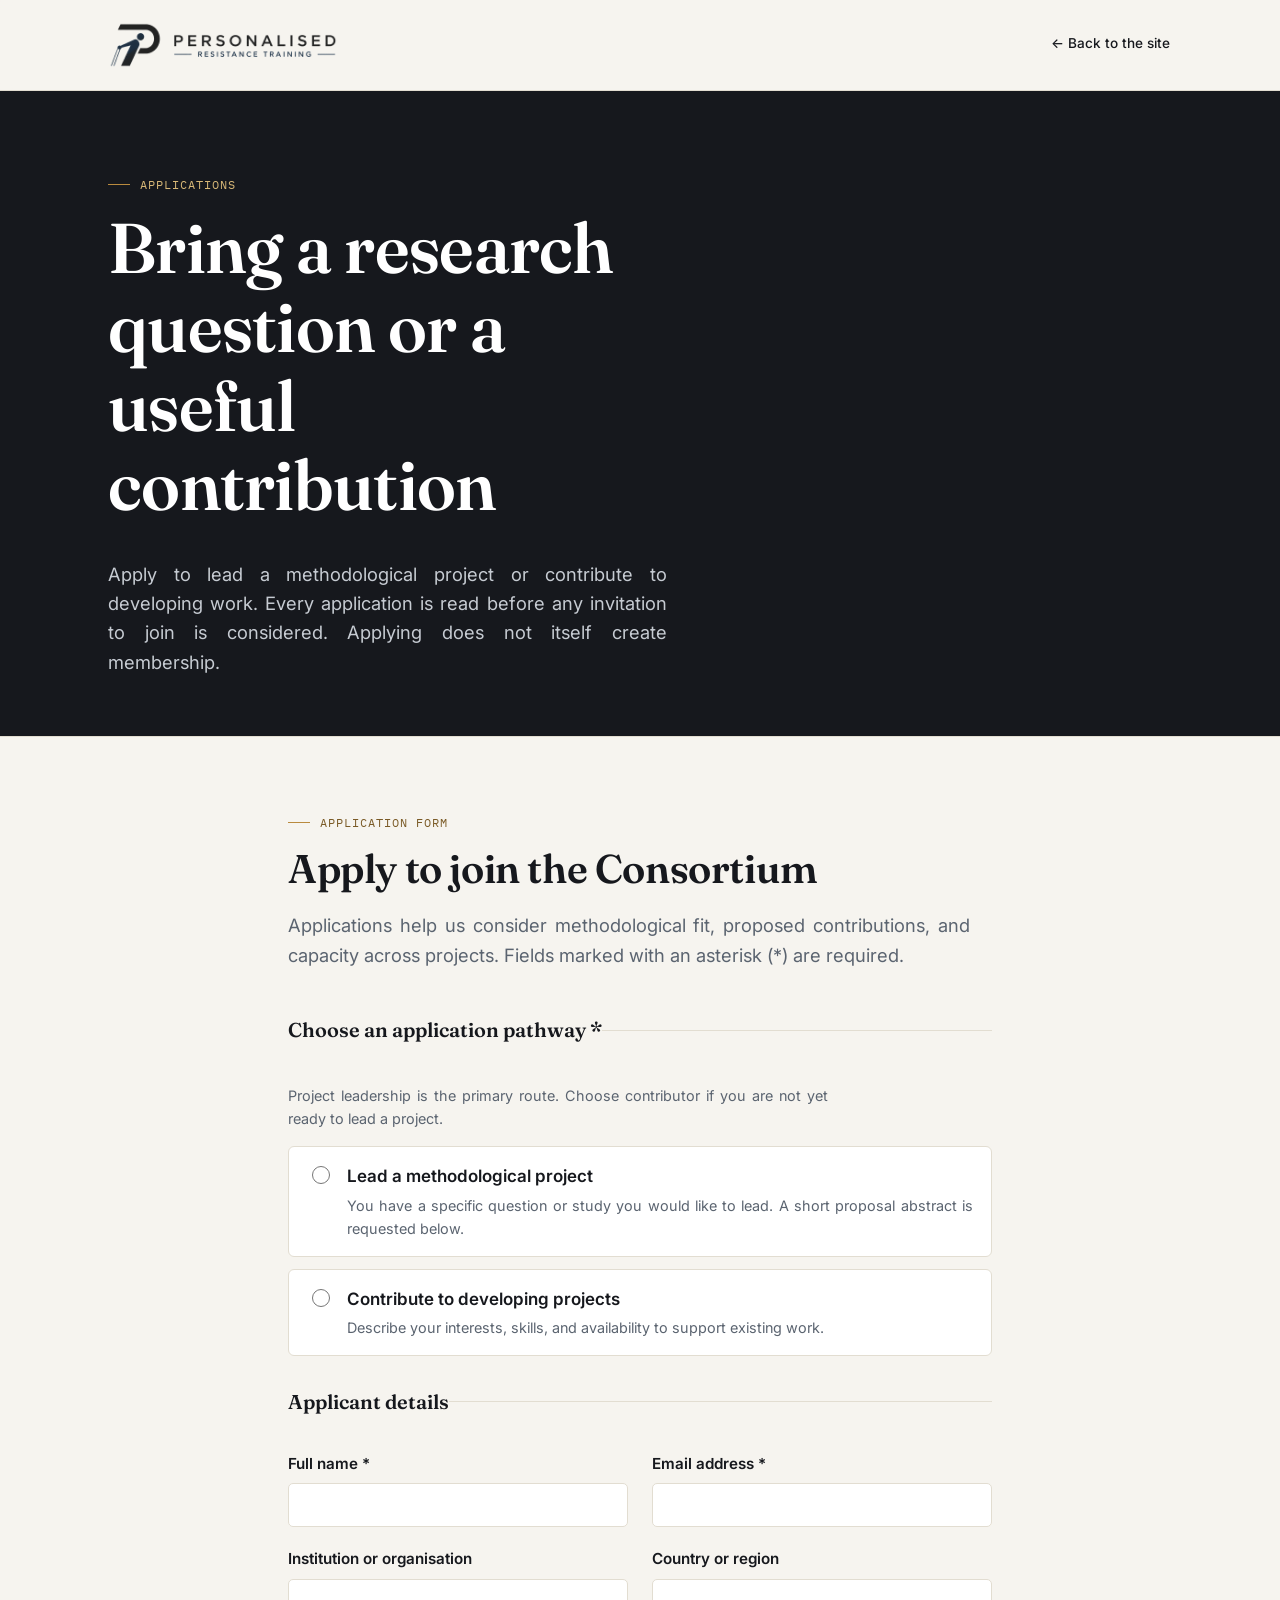
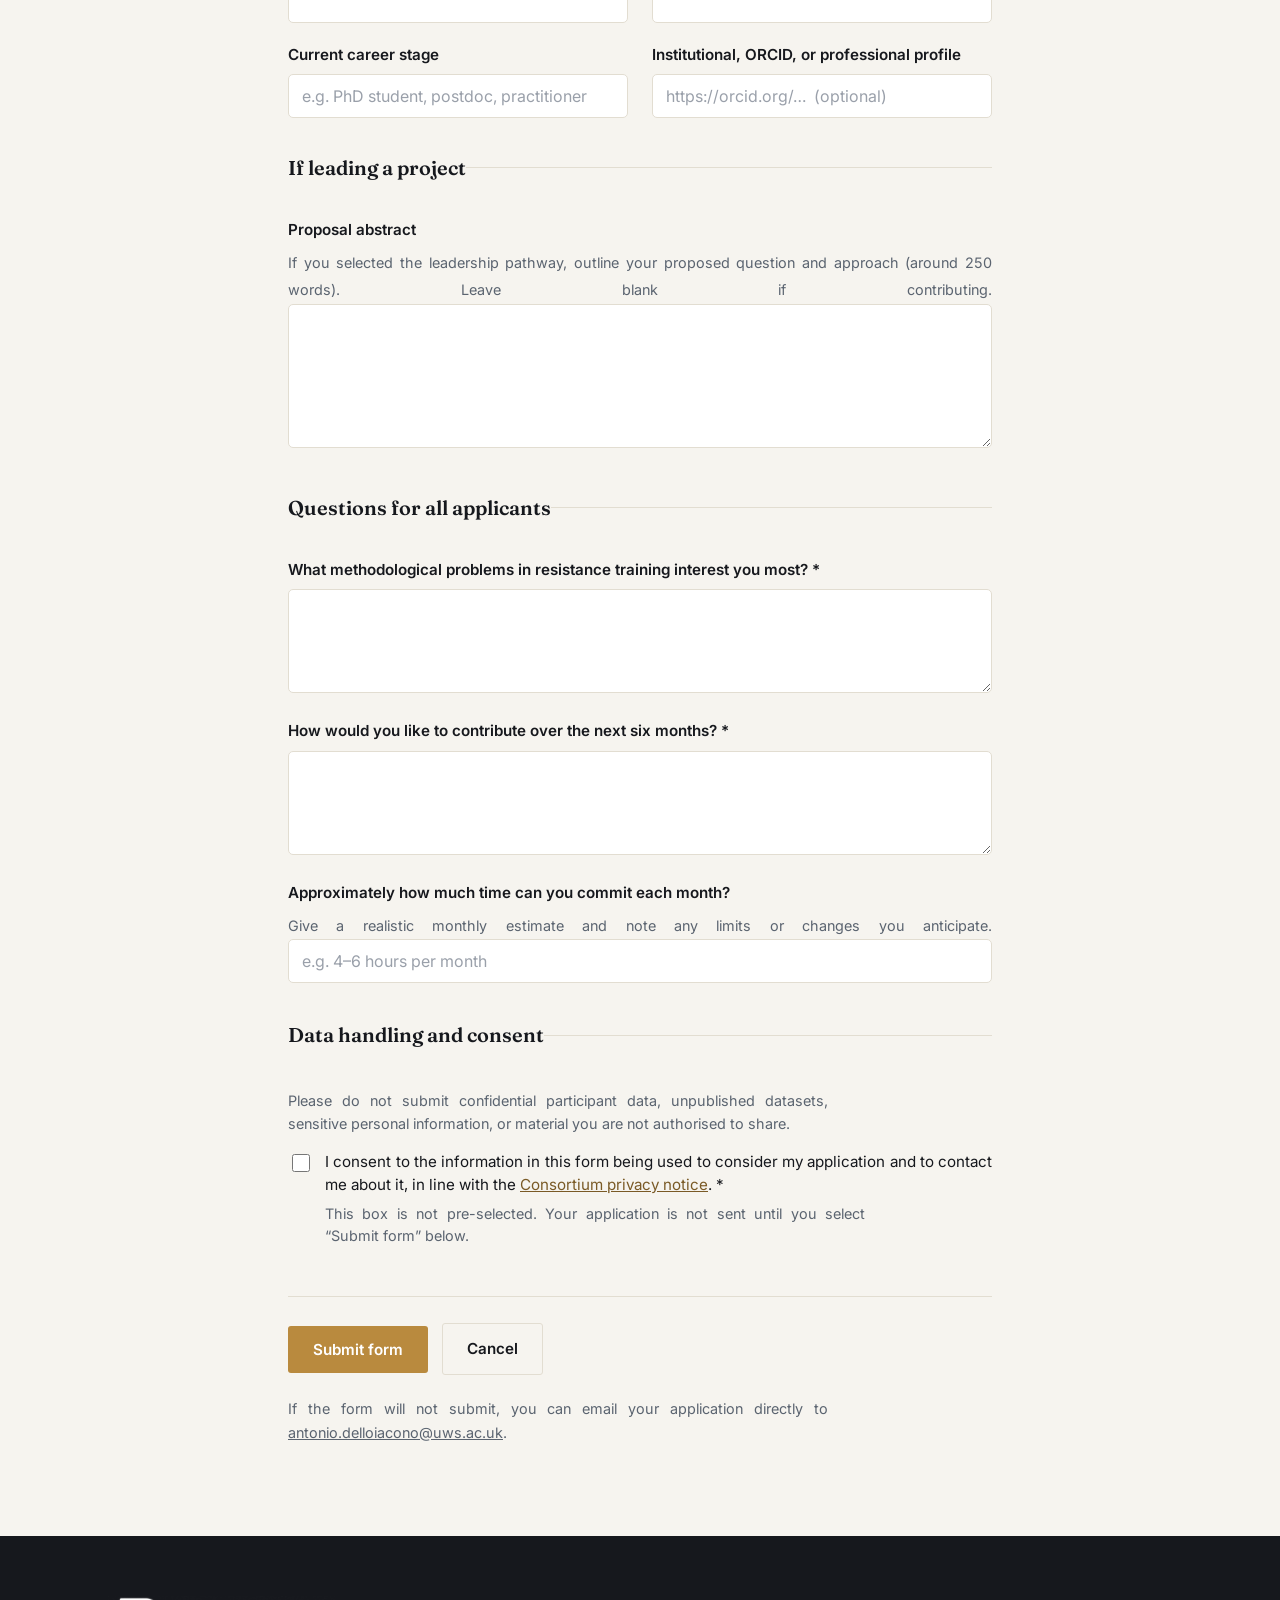
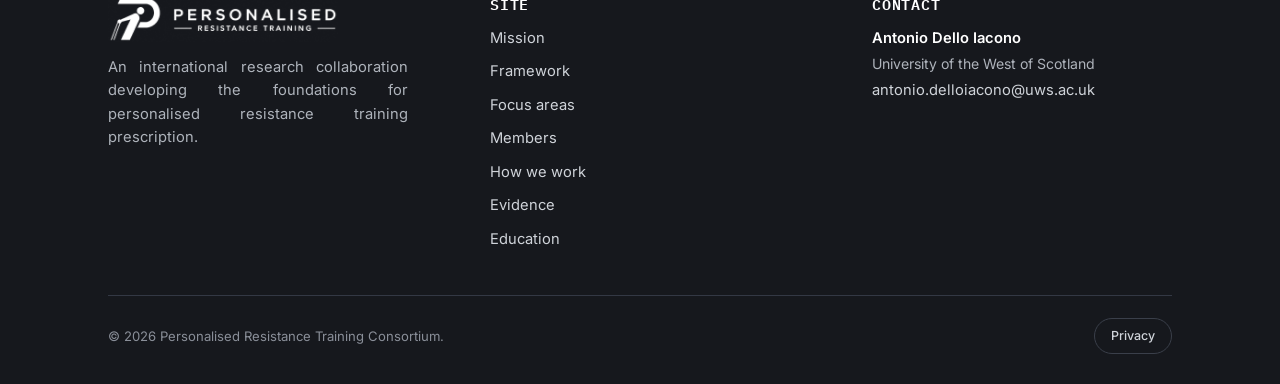
==== apply.html @ c003a6a4 "Add files via upload" ====
<!DOCTYPE html>
<html lang="en">
<head>
<meta charset="UTF-8">
<meta name="viewport" content="width=device-width, initial-scale=1">
<title>Apply to join — Personalised Resistance Training Consortium</title>
<meta name="description" content="Apply to lead or contribute to a project with the Personalised Resistance Training Consortium.">

<link rel="canonical" href="https://www.prtconsortium.org/apply.html">

<link rel="icon" type="image/png" href="images/favicon-32.png">
<link rel="apple-touch-icon" href="images/favicon-512.png">

<link rel="preconnect" href="https://fonts.googleapis.com">
<link rel="preconnect" href="https://fonts.gstatic.com" crossorigin>
<link href="https://fonts.googleapis.com/css2?family=Fraunces:opsz,wght@9..144,500;9..144,600;9..144,700&family=Inter:wght@400;500;600;700&family=IBM+Plex+Mono:wght@500&display=swap" rel="stylesheet">

<link rel="stylesheet" href="style.css">
</head>
<body>

<a class="skip-link" href="#main-content">Skip to main content</a>

<!-- =====================================================================
     HEADER
     Simplified header (logo links home). The main navigation lives on the
     homepage; this is a standalone application page reached from the
     "Apply to join" button in the Get involved section.
     ===================================================================== -->
<header class="site-header">
  <div class="wrap">
    <a class="brand" href="index.html">
      <img src="images/logo.png" alt="Personalised Resistance Training Consortium logo">
    </a>
    <nav class="primary-nav" id="primary-nav">
      <ul>
        <li><a href="index.html#involved">&larr; Back to the site</a></li>
      </ul>
    </nav>
  </div>
</header>

<main id="main-content">

  <!-- ===================================================================
       INTRO
       =================================================================== -->
  <section class="hero tag-dark" id="top">
    <div class="wrap">
      <div>
        <p class="eyebrow">Applications</p>
        <h1>Bring a research question or a useful contribution</h1>
        <p class="lede">
          Apply to lead a methodological project or contribute to developing work.
          Every application is read before any invitation to join is considered.
          Applying does not itself create membership.
        </p>
      </div>
    </div>
  </section>

  <!-- ===================================================================
       APPLICATION FORM
       =====================================================================
       HOW SUBMISSIONS REACH YOU — READ THIS ONCE, THEN YOU'RE DONE:

       This form sends every submission to your email inbox via Formspree,
       a free service that handles form submissions for static websites
       (GitHub Pages cannot process forms on its own). One-time setup:

         1. Go to https://formspree.io and create a free account using
            antonio.delloiacono@uws.ac.uk
         2. Create a new form; it will give you a form endpoint that looks
            like:  https://formspree.io/f/abcdwxyz
         3. In the <form> tag just below, replace YOUR_FORM_ID with the code
            after /f/ (e.g. action="https://formspree.io/f/abcdwxyz").
         4. Submit the form once yourself to confirm; Formspree emails you a
            one-time confirmation link the first time. Done.

       Free tier = 50 submissions/month, emailed to you. If you ever outgrow
       that, the same form works with paid tiers or alternatives (see the
       notes file included with this site).
       =================================================================== -->
  <section id="application">
    <div class="wrap legal-wrap">
      <div class="section-head">
        <p class="eyebrow">Application form</p>
        <h2>Apply to join the Consortium</h2>
        <p class="lede">
          Applications help us consider methodological fit, proposed contributions,
          and capacity across projects. Fields marked with an asterisk (*) are required.
        </p>
      </div>

      <!-- Replace YOUR_FORM_ID (see instructions above). Until you do, the
           form will not send anywhere — the email fallback below still works. -->
      <form class="apply-form"
            action="https://formspree.io/f/xkjwyqep"
            method="POST">

        <!-- Lets you label the email subject line Formspree sends you -->
        <input type="hidden" name="_subject" value="New PRT Consortium application">

        <!-- Honeypot: hidden field that real people never fill in but bots do.
             Formspree silently discards any submission where this is filled. -->
        <input type="text" name="_gotcha" tabindex="-1" autocomplete="off" aria-hidden="true" class="hp-field">

        <!-- ---- Pathway ---- -->
        <fieldset class="form-block">
          <legend>Choose an application pathway *</legend>
          <p class="field-help">Project leadership is the primary route. Choose contributor if you are not yet ready to lead a project.</p>

          <label class="radio-card">
            <input type="radio" name="pathway" value="Lead a project" required>
            <span class="radio-body">
              <span class="radio-title">Lead a methodological project</span>
              <span class="radio-note">You have a specific question or study you would like to lead. A short proposal abstract is requested below.</span>
            </span>
          </label>

          <label class="radio-card">
            <input type="radio" name="pathway" value="Contribute to projects">
            <span class="radio-body">
              <span class="radio-title">Contribute to developing projects</span>
              <span class="radio-note">Describe your interests, skills, and availability to support existing work.</span>
            </span>
          </label>
        </fieldset>

        <!-- ---- Applicant details ---- -->
        <fieldset class="form-block">
          <legend>Applicant details</legend>

          <div class="field-grid">
            <p class="field">
              <label for="name">Full name *</label>
              <input type="text" id="name" name="name" required autocomplete="name">
            </p>
            <p class="field">
              <label for="email">Email address *</label>
              <input type="email" id="email" name="email" required autocomplete="email">
            </p>
            <p class="field">
              <label for="institution">Institution or organisation</label>
              <input type="text" id="institution" name="institution" autocomplete="organization">
            </p>
            <p class="field">
              <label for="country">Country or region</label>
              <input type="text" id="country" name="country" autocomplete="country-name">
            </p>
            <p class="field">
              <label for="career">Current career stage</label>
              <input type="text" id="career" name="career_stage" list="career-list" placeholder="e.g. PhD student, postdoc, practitioner">
              <datalist id="career-list">
                <option value="Undergraduate student"></option>
                <option value="Master's student"></option>
                <option value="PhD student"></option>
                <option value="Postdoctoral researcher"></option>
                <option value="Early-career academic"></option>
                <option value="Established academic"></option>
                <option value="Practitioner / coach"></option>
                <option value="Industry / applied"></option>
              </datalist>
            </p>
            <p class="field">
              <label for="profile">Institutional, ORCID, or professional profile</label>
              <input type="url" id="profile" name="profile" placeholder="https://orcid.org/…  (optional)">
            </p>
          </div>
        </fieldset>

        <!-- ---- Proposal (leaders) ---- -->
        <fieldset class="form-block">
          <legend>If leading a project</legend>
          <p class="field">
            <label for="proposal">Proposal abstract</label>
            <span class="field-help">If you selected the leadership pathway, outline your proposed question and approach (around 250 words). Leave blank if contributing.</span>
            <textarea id="proposal" name="proposal_abstract" rows="6"></textarea>
          </p>
        </fieldset>

        <!-- ---- Questions for all ---- -->
        <fieldset class="form-block">
          <legend>Questions for all applicants</legend>

          <p class="field">
            <label for="interests">What methodological problems in resistance training interest you most? *</label>
            <textarea id="interests" name="methodological_interests" rows="4" required></textarea>
          </p>
          <p class="field">
            <label for="contribution">How would you like to contribute over the next six months? *</label>
            <textarea id="contribution" name="intended_contribution" rows="4" required></textarea>
          </p>
          <p class="field">
            <label for="time">Approximately how much time can you commit each month?</label>
            <span class="field-help">Give a realistic monthly estimate and note any limits or changes you anticipate.</span>
            <input type="text" id="time" name="time_commitment" placeholder="e.g. 4–6 hours per month">
          </p>
        </fieldset>

        <!-- ---- Consent ---- -->
        <fieldset class="form-block">
          <legend>Data handling and consent</legend>
          <p class="field-help">
            Please do not submit confidential participant data, unpublished datasets,
            sensitive personal information, or material you are not authorised to share.
          </p>

          <label class="consent-row">
            <input type="checkbox" name="consent" value="Consent given" required>
            <span>
              I consent to the information in this form being used to consider my
              application and to contact me about it, in line with the
              <a href="privacy.html" target="_blank" rel="noopener">Consortium privacy notice</a>. *
              <span class="field-help" style="display:block;margin-top:6px;">This box is not pre-selected. Your application is not sent until you select &ldquo;Submit form&rdquo; below.</span>
            </span>
          </label>
        </fieldset>

        <div class="form-actions">
          <button type="submit" class="btn btn-gold">Submit form</button>
          <a class="btn btn-ghost" href="index.html#involved">Cancel</a>
        </div>

        <p class="field-help" style="margin-top:22px;">
          If the form will not submit, you can email your application directly to
          <a href="mailto:antonio.delloiacono@uws.ac.uk?subject=PRT%20Consortium%20application">antonio.delloiacono@uws.ac.uk</a>.
        </p>
      </form>
    </div>
  </section>

</main>

<!-- =====================================================================
     FOOTER (matches the main site)
     ===================================================================== -->
<footer class="site-footer">
  <div class="wrap">
    <div class="foot-top">
      <div class="foot-col">
        <img src="images/logo-white.png" alt="Personalised Resistance Training Consortium">
        <p>An international research collaboration developing the foundations for
        personalised resistance training prescription.</p>
      </div>
      <div class="foot-col">
        <h3>Site</h3>
        <ul>
          <li><a href="index.html#top">Mission</a></li>
          <li><a href="index.html#problem">Framework</a></li>
          <li><a href="index.html#framework">Focus areas</a></li>
          <li><a href="index.html#members">Members</a></li>
          <li><a href="index.html#how-we-work">How we work</a></li>
          <li><a href="index.html#resources">Evidence</a></li>
          <li><a href="index.html#education">Education</a></li>
        </ul>
      </div>
      <div class="foot-col">
        <h3>Contact</h3>
        <ul>
          <li class="contact-person">
            <span class="name">Antonio Dello Iacono</span>
            <span class="affil">University of the West of Scotland</span>
            <a href="mailto:antonio.delloiacono@uws.ac.uk">antonio.delloiacono@uws.ac.uk</a>
          </li>
        </ul>
      </div>
    </div>
    <div class="foot-bottom">
      <span>&copy; 2026 Personalised Resistance Training Consortium.</span>
      <a class="privacy-link" href="privacy.html">Privacy</a>
    </div>
  </div>
</footer>

</body>
</html>
---- style.css ----
/* =====================================================================
   PERSONALISED RESISTANCE TRAINING CONSORTIUM — STYLESHEET
   You should not normally need to edit this file. All everyday text
   edits happen in index.html. See HOW-TO-UPDATE.md for guidance.
   ===================================================================== */

:root{
  /* ---- colour tokens ---- */
  --ink:        #16181d;   /* near-black, primary text, matches logo mark */
  --navy:       #24384c;   /* deep slate blue, matches logo figure */
  --navy-2:     #2f4c66;   /* lighter slate blue, secondary accents */
  --paper:      #f6f4ef;   /* warm off-white page background */
  --paper-2:    #ffffff;   /* card background */
  --line:       #e2ddd1;   /* hairline borders */
  --muted:      #5b6470;   /* secondary text */
  --gold:       #b98a3e;   /* signal accent — "the dose amid the noise" */
  --gold-ink:   #7a5a26;   /* accent text on light background */

  /* ---- type ---- */
  --font-display: "Fraunces", "Iowan Old Style", Georgia, serif;
  --font-body: "Inter", -apple-system, BlinkMacSystemFont, "Segoe UI", sans-serif;
  --font-mono: "IBM Plex Mono", ui-monospace, SFMono-Regular, Menlo, monospace;

  --container: 1120px;
}

*, *::before, *::after{ box-sizing: border-box; }
html{ scroll-behavior: smooth; }

@media (prefers-reduced-motion: reduce){
  html{ scroll-behavior: auto; }
  *, *::before, *::after{ animation-duration: 0.01ms !important; animation-iteration-count: 1 !important; transition-duration: 0.01ms !important; scroll-behavior: auto !important; }
}

body{
  margin: 0;
  background: var(--paper);
  color: var(--ink);
  font-family: var(--font-body);
  font-size: 17px;
  line-height: 1.6;
  -webkit-font-smoothing: antialiased;
  text-align: justify;
  text-align-last: left;
}

img{ max-width: 100%; display: block; }
a{ color: inherit; }

.wrap{
  max-width: var(--container);
  margin: 0 auto;
  padding: 0 28px;
}

h1, h2, h3{
  font-family: var(--font-display);
  font-weight: 600;
  line-height: 1.12;
  margin: 0 0 0.5em 0;
  color: var(--ink);
  letter-spacing: -0.01em;
  text-align: left;
}

h2{ font-size: clamp(1.7rem, 3.2vw, 2.5rem); }
h3{ font-size: 1.15rem; }

p{ margin: 0 0 1em 0; }

.eyebrow{
  display: flex;
  align-items: center;
  justify-content: flex-start;
  gap: 10px;
  font-family: var(--font-mono);
  font-size: 0.78rem;
  letter-spacing: 0.08em;
  text-transform: uppercase;
  color: var(--gold-ink);
  margin-bottom: 14px;
}
.eyebrow::before{
  content: "";
  width: 22px;
  height: 1px;
  background: var(--gold);
  display: inline-block;
}

.lede{
  font-size: 1.15rem;
  color: var(--muted);
  max-width: 62ch;
}

/* ---- skip link ---- */
.skip-link{
  position: absolute;
  left: -999px;
  top: auto;
  background: var(--ink);
  color: #fff;
  padding: 10px 16px;
  z-index: 100;
}
.skip-link:focus{
  left: 16px;
  top: 16px;
}

/* ---- buttons ---- */
.btn{
  display: inline-flex;
  align-items: center;
  gap: 8px;
  padding: 13px 24px;
  border-radius: 3px;
  font-family: var(--font-body);
  font-weight: 600;
  font-size: 0.95rem;
  text-decoration: none;
  border: 1px solid transparent;
  cursor: pointer;
  transition: transform 0.15s ease, background 0.15s ease, color 0.15s ease, border-color .15s ease;
}
.btn:hover{ transform: translateY(-1px); }
/* Keyboard focus ring — shown only for keyboard/assistive-tech navigation
   (not mouse clicks), applied consistently to every interactive element:
   links, buttons, and the member accordion rows below. */
a:focus-visible,
button:focus-visible{
  outline: 2px solid var(--gold);
  outline-offset: 3px;
  border-radius: 2px;
}

.btn-primary{ background: var(--ink); color: #fff; }
.btn-primary:hover{ background: var(--navy); }

.btn-ghost{ background: transparent; color: var(--ink); border-color: var(--line); }
.btn-ghost:hover{ border-color: var(--ink); }

.btn-gold{ background: var(--gold); color: #fff; }
.btn-gold:hover{ background: var(--gold-ink); }

.cta-row{ display: flex; gap: 14px; flex-wrap: wrap; margin-top: 30px; justify-content: flex-start; }

/* =====================================================================
   HEADER
   ===================================================================== */
.site-header{
  position: sticky;
  top: 0;
  z-index: 50;
  background: rgba(246,244,239,0.92);
  backdrop-filter: saturate(140%) blur(6px);
  border-bottom: 1px solid var(--line);
}
.site-header .wrap{
  display: flex;
  align-items: center;
  justify-content: space-between;
  padding-top: 22px;
  padding-bottom: 22px;
}
.brand{
  display: flex;
  align-items: center;
  gap: 10px;
  text-decoration: none;
  color: var(--ink);
  flex-shrink: 0;
}
.brand img{ height: 46px; width: auto; }
.brand-name{
  font-family: var(--font-mono);
  font-size: 0.78rem;
  letter-spacing: 0.03em;
  line-height: 1.25;
  max-width: 190px;
}

nav.primary-nav ul{
  list-style: none;
  display: flex;
  gap: 17px;
  margin: 0;
  padding: 0;
}
nav.primary-nav a{
  display: inline-block;
  text-decoration: none;
  font-size: 0.85rem;
  font-weight: 500;
  color: var(--ink);
  padding: 6px 2px;
  border-bottom: 2px solid transparent;
  white-space: nowrap;
}
nav.primary-nav a:hover{ border-bottom-color: var(--gold); }

.nav-toggle{
  display: none;
  background: none;
  border: 1px solid var(--line);
  border-radius: 3px;
  padding: 8px 10px;
  font-size: 1rem;
  cursor: pointer;
  flex-shrink: 0;
}

@media (max-width: 1040px){
  .nav-toggle{ display: inline-flex; }
  nav.primary-nav{
    position: absolute;
    left: 0; right: 0; top: 100%;
    background: var(--paper);
    border-bottom: 1px solid var(--line);
    display: none;
  }
  nav.primary-nav.open{ display: block; }
  nav.primary-nav ul{
    flex-direction: column;
    gap: 0;
    padding: 6px 28px 18px;
  }
  nav.primary-nav a{
    display: block;
    padding: 12px 0;
    border-bottom: 1px solid var(--line);
    white-space: normal;
  }
}

/* =====================================================================
   HERO
   ===================================================================== */
.hero{
  padding: 84px 0 40px;
  position: relative;
  overflow: hidden;
}
.hero .wrap{
  display: grid;
  grid-template-columns: 1.1fr 0.9fr;
  gap: 48px;
  align-items: center;
}
.hero h1{
  font-size: clamp(2.8rem, 6.4vw, 4.4rem);
  max-width: 14ch;
}
.hero .lede{ margin-top: 18px; }

.hero-visual{ width: 100%; max-width: 520px; }
.hero-visual svg{ width: 100%; height: auto; }

@media (max-width: 900px){
  .hero .wrap{ grid-template-columns: 1fr; }
  .hero{ padding-top: 56px; }
  .hero-visual{ margin-top: 24px; }
}

/* =====================================================================
   SECTION SCAFFOLDING
   ===================================================================== */
section{ padding: 76px 0; background: var(--paper); }
section + section{ border-top: 1px solid var(--line); }

.section-head{
  max-width: 62ch;
  margin: 0 0 44px;
}

.tag-dark{ background: var(--ink); }
.tag-dark .eyebrow{ color: #d8b877; }
.tag-dark .eyebrow::before{ background: var(--gold); }
/* Bare text sitting directly on the dark background */
.tag-dark .section-head h2{ color: #fff; }
.tag-dark .section-head .lede{ color: #c6cbd2; }
.tag-dark.hero h1{ color: #fff; }
.tag-dark.hero .lede{ color: #c6cbd2; }
.tag-dark .step .num{ color: #d8b877; }
.tag-dark .step h3{ color: #fff; }
.tag-dark .step p{ color: #fff; }
.tag-dark .step{ border-top-color: var(--gold); }
/* Cards, the paper-card, member items, and the pathway box keep their own
   white background wherever they appear, so their text intentionally
   stays dark and is NOT overridden here — it's already correctly
   contrasted against their own white surface regardless of section colour. */

/* =====================================================================
   PATHWAY DIAGRAM (Treatment -> Exposure -> Dose -> Response)
   ===================================================================== */
.pathway{
  display: grid;
  grid-template-columns: repeat(4, 1fr);
  gap: 0;
  margin-top: 8px;
  border: 1px solid var(--line);
  border-radius: 6px;
  overflow: hidden;
  background: var(--paper-2);
}
.pathway-step{
  padding: 26px 22px;
  position: relative;
  border-right: 1px solid var(--line);
}
.pathway-step:last-child{ border-right: none; }
.pathway-step .step-label{
  font-family: var(--font-mono);
  font-size: 0.72rem;
  letter-spacing: 0.06em;
  text-transform: uppercase;
  color: var(--gold-ink);
  display: block;
  margin-bottom: 8px;
}
.pathway-step h3{ margin-bottom: 8px; font-size: 1.05rem; }
.pathway-step p{ font-size: 0.92rem; color: var(--muted); margin: 0; }

@media (max-width: 820px){
  .pathway{ grid-template-columns: 1fr; }
  .pathway-step{ border-right: none; border-bottom: 1px solid var(--line); }
  .pathway-step:last-child{ border-bottom: none; }
}

/* =====================================================================
   FRAMEWORK FIGURE (reproduced from the pre-print)
   ===================================================================== */
.framework-figure{
  margin: 40px 0 0;
  padding: 28px;
  background: var(--paper-2);
  border: 1px solid var(--line);
  border-radius: 6px;
}
.framework-figure img{
  width: 100%;
  height: auto;
  margin: 0 auto;
}
.framework-figure figcaption{
  margin-top: 16px;
  font-size: 0.86rem;
  color: var(--muted);
  font-family: var(--font-mono);
}

/* =====================================================================
   FOCUS AREA CARDS
   ===================================================================== */
.card-grid{
  display: grid;
  grid-template-columns: repeat(2, 1fr);
  gap: 1px;
  background: var(--line);
  border: 1px solid var(--line);
  border-radius: 6px;
  overflow: hidden;
}
.card{
  background: var(--paper-2);
  padding: 32px;
}
.card .letter{
  font-family: var(--font-display);
  font-size: 1.6rem;
  color: var(--gold);
  display: block;
  margin-bottom: 10px;
}
.card h3{ margin-bottom: 10px; }
.card p{ color: var(--muted); font-size: 0.96rem; margin: 0; }

@media (max-width: 700px){
  .card-grid{ grid-template-columns: 1fr; }
}

/* =====================================================================
   PROCESS STEPS (how we work)
   ===================================================================== */
.steps{
  display: grid;
  grid-template-columns: repeat(3, 1fr);
  gap: 28px;
  margin-top: 8px;
}
.step{
  border-top: 2px solid var(--gold);
  padding-top: 18px;
}
.step .num{
  font-family: var(--font-mono);
  font-size: 0.85rem;
  color: var(--gold-ink);
  display: block;
  margin-bottom: 10px;
}
.step h3{ margin-bottom: 8px; }
.step p{ color: var(--muted); font-size: 0.96rem; margin: 0; }

@media (max-width: 780px){
  .steps{ grid-template-columns: 1fr; }
}

/* =====================================================================
   RESOURCE / FOUNDING PAPER CARD
   ===================================================================== */
.paper-card{
  border: 1px solid var(--line);
  border-radius: 6px;
  background: var(--paper-2);
  padding: 40px;
  display: grid;
  grid-template-columns: auto 1fr;
  gap: 26px;
  align-items: start;
}
.paper-card .mark{
  width: 46px;
  height: 46px;
  border-radius: 50%;
  background: var(--ink);
  color: #fff;
  display: flex;
  align-items: center;
  justify-content: center;
  font-family: var(--font-display);
  font-size: 1.3rem;
}
.paper-card h3{ font-size: 1.25rem; margin-bottom: 10px; }
.paper-card .authors{ color: var(--muted); font-size: 0.95rem; margin-bottom: 4px; }
.paper-card .meta{
  font-family: var(--font-mono);
  font-size: 0.78rem;
  color: var(--muted);
  margin-bottom: 16px;
  text-transform: uppercase;
  letter-spacing: 0.04em;
}
.paper-links{ display: flex; gap: 22px; flex-wrap: wrap; margin-top: 10px; }
.paper-links a{
  font-size: 0.92rem;
  font-weight: 600;
  text-decoration: none;
  border-bottom: 1px solid var(--gold);
  padding-bottom: 2px;
}
.paper-links a:hover{ color: var(--gold-ink); }

@media (max-width: 600px){
  .paper-card{ grid-template-columns: 1fr; }
}

/* =====================================================================
   MEMBERS (accordion / "dropdown" list)
   ===================================================================== */
.member-list{
  display: flex;
  flex-direction: column;
  gap: 12px;
  margin-top: 8px;
  text-align: left;
}
.member-item{
  border: 1px solid var(--line);
  border-radius: 6px;
  background: var(--paper-2);
  overflow: hidden;
}
.member-item summary{
  display: flex;
  align-items: center;
  gap: 16px;
  padding: 16px 22px;
  cursor: pointer;
  list-style: none;
  outline: none; /* replaced by the explicit :focus-visible rule below,
                    so the ring looks the same across browsers */
}
.member-item summary::-webkit-details-marker{ display: none; }
.member-item summary::marker{ content: ""; }
.member-item summary:hover{ background: var(--paper); }
.member-item summary:focus-visible{
  outline: 2px solid var(--gold);
  outline-offset: -3px;
  border-radius: 4px;
}
.member-thumb{
  width: 46px;
  height: 46px;
  border-radius: 50%;
  object-fit: cover;
  flex-shrink: 0;
}
.member-heading{
  display: flex;
  flex-direction: column;
  gap: 2px;
  flex: 1;
}
.member-name{ font-weight: 700; font-size: 1.02rem; }
.member-role{ font-size: 0.84rem; color: var(--muted); font-family: var(--font-mono); }
.chev{
  color: var(--gold-ink);
  font-size: 0.85rem;
  flex-shrink: 0;
  transition: transform 0.2s ease;
}
.member-item[open] .chev{ transform: rotate(180deg); }
.member-bio{
  display: flex;
  gap: 22px;
  align-items: flex-start;
  padding: 20px 22px 26px;
  border-top: 1px solid var(--line);
}
.member-bio p{ margin: 0; color: var(--muted); text-align: justify; text-align-last: left; }
.member-photo{
  width: 88px;
  height: 88px;
  border-radius: 8px;
  object-fit: cover;
  flex-shrink: 0;
}
@media (max-width: 560px){
  .member-bio{ flex-direction: column; align-items: center; text-align: center; }
  .member-bio p{ text-align: center; text-align-last: center; }
}

/* =====================================================================
   EDUCATION
   ===================================================================== */
.placeholder-tag{
  display: inline-block;
  margin-top: 14px;
  padding: 4px 10px;
  font-family: var(--font-mono);
  font-size: 0.7rem;
  letter-spacing: 0.04em;
  text-transform: uppercase;
  color: var(--gold-ink);
  background: rgba(185,138,62,0.14);
  border-radius: 3px;
}

/* =====================================================================
   GET INVOLVED
   ===================================================================== */
.involved-grid{
  display: grid;
  grid-template-columns: 1fr 1fr;
  gap: 40px;
  align-items: start;
}
@media (max-width: 800px){
  .involved-grid{ grid-template-columns: 1fr; }
}
.involved-list{ list-style: none; margin: 0; padding: 0; }
.involved-list li{
  padding: 16px 0;
  border-top: 1px solid var(--line);
  font-size: 0.98rem;
  color: var(--muted);
}
.involved-list li:last-child{ border-bottom: 1px solid var(--line); }
.involved-list strong{ color: var(--ink); display:block; margin-bottom: 3px; }

/* =====================================================================
   FOOTER
   ===================================================================== */
footer.site-footer{
  background: var(--ink);
  color: #cfd3d9;
  padding: 60px 0 30px;
}
footer.site-footer .foot-top{
  display: flex;
  justify-content: space-between;
  gap: 40px;
  flex-wrap: wrap;
  padding-bottom: 34px;
  border-bottom: 1px solid #333844;
}
footer.site-footer .foot-col{ flex: 1 1 220px; max-width: 300px; }
footer.site-footer img{ height: 46px; margin: 0 0 14px; }
footer.site-footer h3{ color: #fff; font-size: 0.95rem; margin-bottom: 14px; font-family: var(--font-mono); text-transform: uppercase; letter-spacing: .05em; }
footer.site-footer a{ text-decoration: none; color: #cfd3d9; }
footer.site-footer a:hover{ color: #fff; }
footer.site-footer ul{ list-style: none; margin: 0; padding: 0; }
footer.site-footer li{ margin-bottom: 10px; font-size: 0.92rem; }
footer.site-footer li.contact-person{
  display: flex;
  flex-direction: column;
  gap: 3px;
}
footer.site-footer li.contact-person .name{ color: #fff; font-weight: 600; }
footer.site-footer li.contact-person .affil{ color: #aeb3bb; font-size: 0.88rem; }
footer.site-footer .foot-bottom{
  display: flex;
  justify-content: space-between;
  align-items: center;
  flex-wrap: wrap;
  gap: 14px;
  padding-top: 22px;
  font-size: 0.82rem;
  color: #8a8f99;
}
.foot-col p{ max-width: 34ch; font-size: 0.92rem; color: #aeb3bb; }

.privacy-link{
  display: inline-flex;
  align-items: center;
  padding: 7px 16px;
  border: 1px solid #3a3f4a;
  border-radius: 20px;
  font-size: 0.78rem;
  font-weight: 500;
  color: #cfd3d9;
  text-decoration: none;
  transition: border-color 0.15s ease, color 0.15s ease;
}
.privacy-link:hover{ border-color: var(--gold); color: #fff; }

/* =====================================================================
   STANDALONE CONTENT PAGES (e.g. privacy.html)
   ===================================================================== */
.legal-wrap{ max-width: 760px; }
.page-title{ font-size: clamp(2.2rem, 4.5vw, 3rem); }


/* =====================================================================
   APPLICATION FORM (apply.html)
   ===================================================================== */
.apply-form{ margin-top: 8px; }

.form-block{
  border: none;
  border-top: 1px solid var(--line);
  margin: 0 0 10px;
  padding: 28px 0 8px;
}
.form-block legend{
  font-family: var(--font-display);
  font-size: 1.25rem;
  font-weight: 600;
  color: var(--ink);
  padding: 0;
  margin-bottom: 6px;
}

.field-help{
  font-size: 0.9rem;
  color: var(--muted);
  margin: 4px 0 16px;
  max-width: 60ch;
}

.field{ margin: 0 0 18px; }
.field label{
  display: block;
  font-weight: 600;
  font-size: 0.95rem;
  margin-bottom: 7px;
  color: var(--ink);
}
.field-grid{
  display: grid;
  grid-template-columns: 1fr 1fr;
  gap: 4px 24px;
}
.field-grid .field{ margin-bottom: 16px; }
@media (max-width: 620px){
  .field-grid{ grid-template-columns: 1fr; }
}

/* Text inputs and textareas */
.apply-form input[type="text"],
.apply-form input[type="email"],
.apply-form input[type="url"],
.apply-form textarea{
  width: 100%;
  font-family: var(--font-body);
  font-size: 1rem;
  color: var(--ink);
  background: var(--paper-2);
  border: 1px solid var(--line);
  border-radius: 5px;
  padding: 11px 13px;
  transition: border-color 0.15s ease, box-shadow 0.15s ease;
}
.apply-form input::placeholder,
.apply-form textarea::placeholder{ color: #9aa0aa; }
.apply-form input:focus,
.apply-form textarea:focus{
  outline: none;
  border-color: var(--gold);
  box-shadow: 0 0 0 3px rgba(185,138,62,0.18);
}
.apply-form textarea{ resize: vertical; min-height: 90px; }

/* Radio "cards" for the pathway choice */
.radio-card{
  display: flex;
  gap: 14px;
  align-items: flex-start;
  border: 1px solid var(--line);
  border-radius: 6px;
  background: var(--paper-2);
  padding: 16px 18px;
  margin-bottom: 12px;
  cursor: pointer;
  transition: border-color 0.15s ease, box-shadow 0.15s ease;
}
.radio-card:hover{ border-color: var(--gold); }
.radio-card input[type="radio"]{
  margin-top: 3px;
  width: 18px;
  height: 18px;
  accent-color: var(--gold);
  flex-shrink: 0;
}
.radio-card:has(input:checked){
  border-color: var(--gold);
  box-shadow: 0 0 0 2px rgba(185,138,62,0.2);
}
.radio-body{ display: flex; flex-direction: column; gap: 3px; }
.radio-title{ font-weight: 600; color: var(--ink); }
.radio-note{ font-size: 0.9rem; color: var(--muted); }

/* Consent checkbox row */
.consent-row{
  display: flex;
  gap: 12px;
  align-items: flex-start;
  font-size: 0.95rem;
  color: var(--ink);
  line-height: 1.5;
}
.consent-row input[type="checkbox"]{
  margin-top: 3px;
  width: 18px;
  height: 18px;
  accent-color: var(--gold);
  flex-shrink: 0;
}
.consent-row a{ color: var(--gold-ink); text-decoration: underline; }

/* Honeypot spam trap — hidden from real users */
.hp-field{
  position: absolute;
  left: -9999px;
  width: 1px;
  height: 1px;
  overflow: hidden;
}

.form-actions{
  display: flex;
  gap: 14px;
  flex-wrap: wrap;
  align-items: center;
  margin-top: 26px;
  padding-top: 26px;
  border-top: 1px solid var(--line);
}
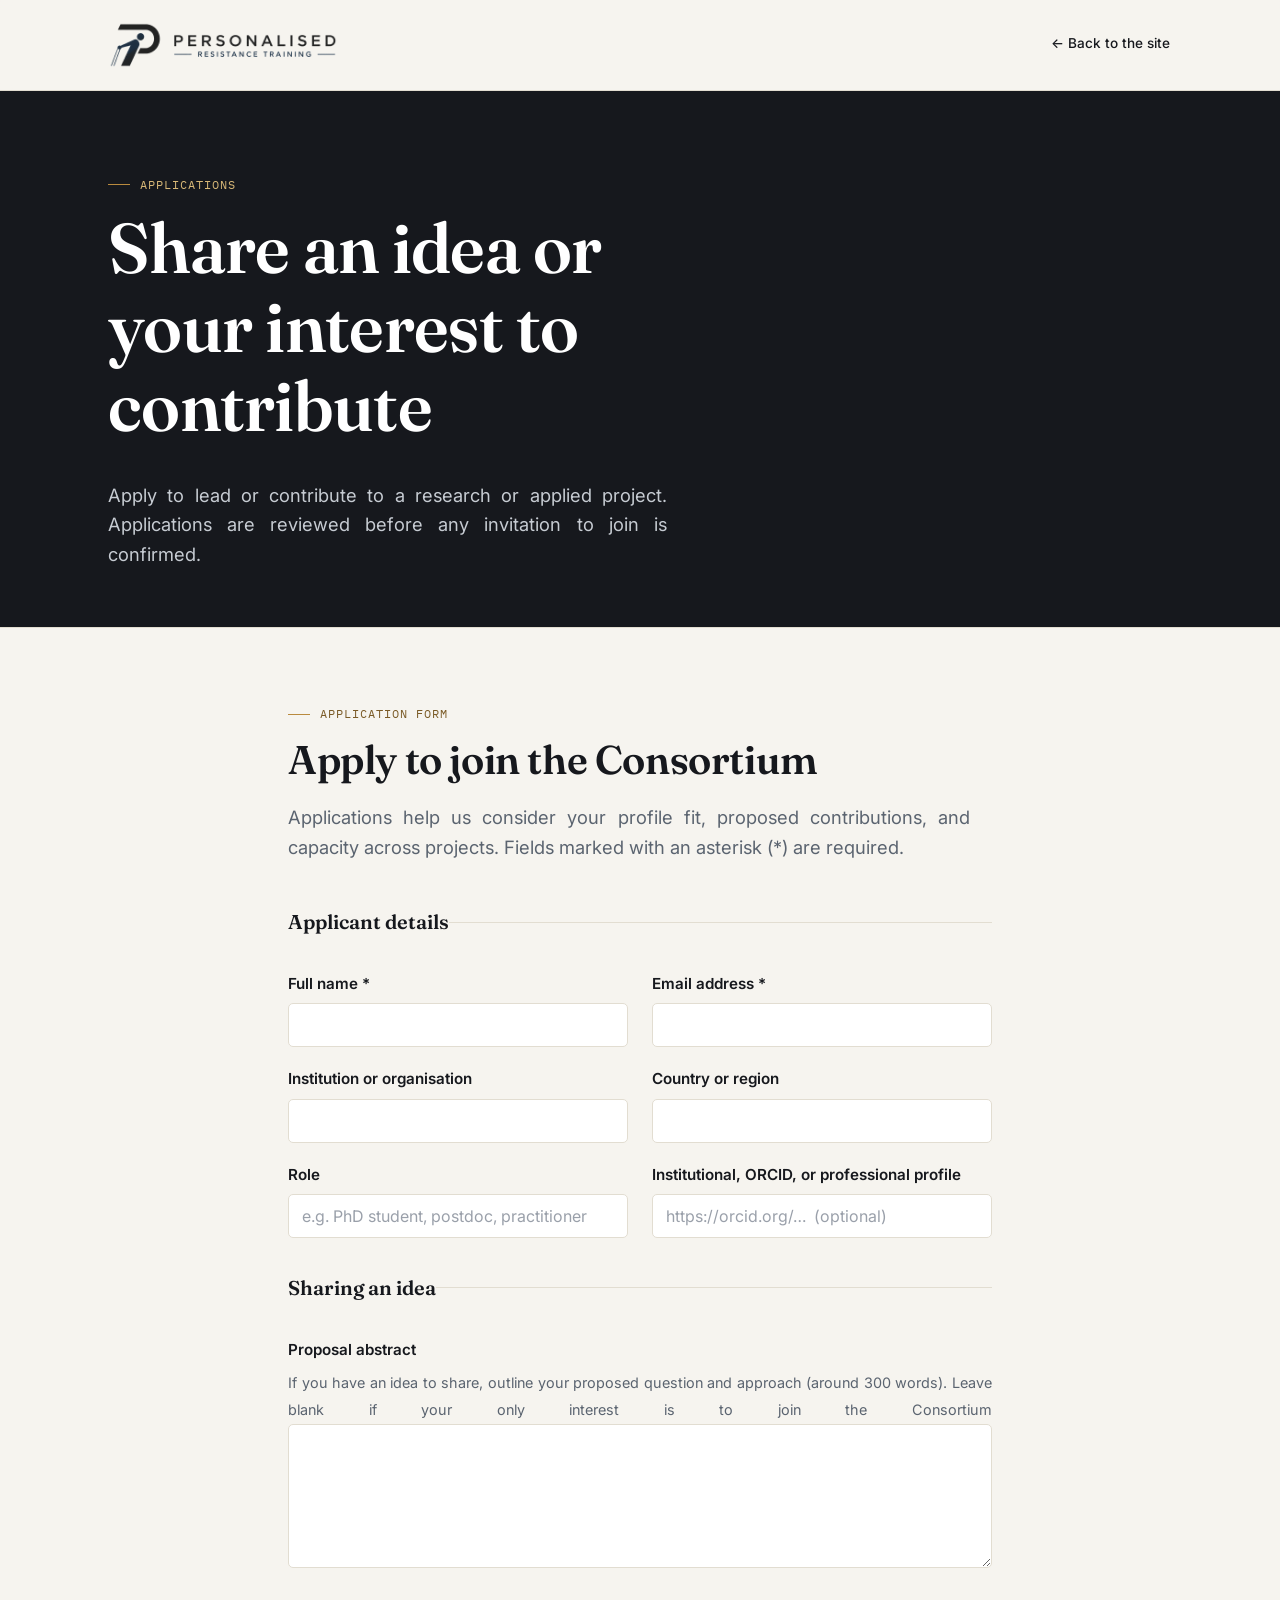
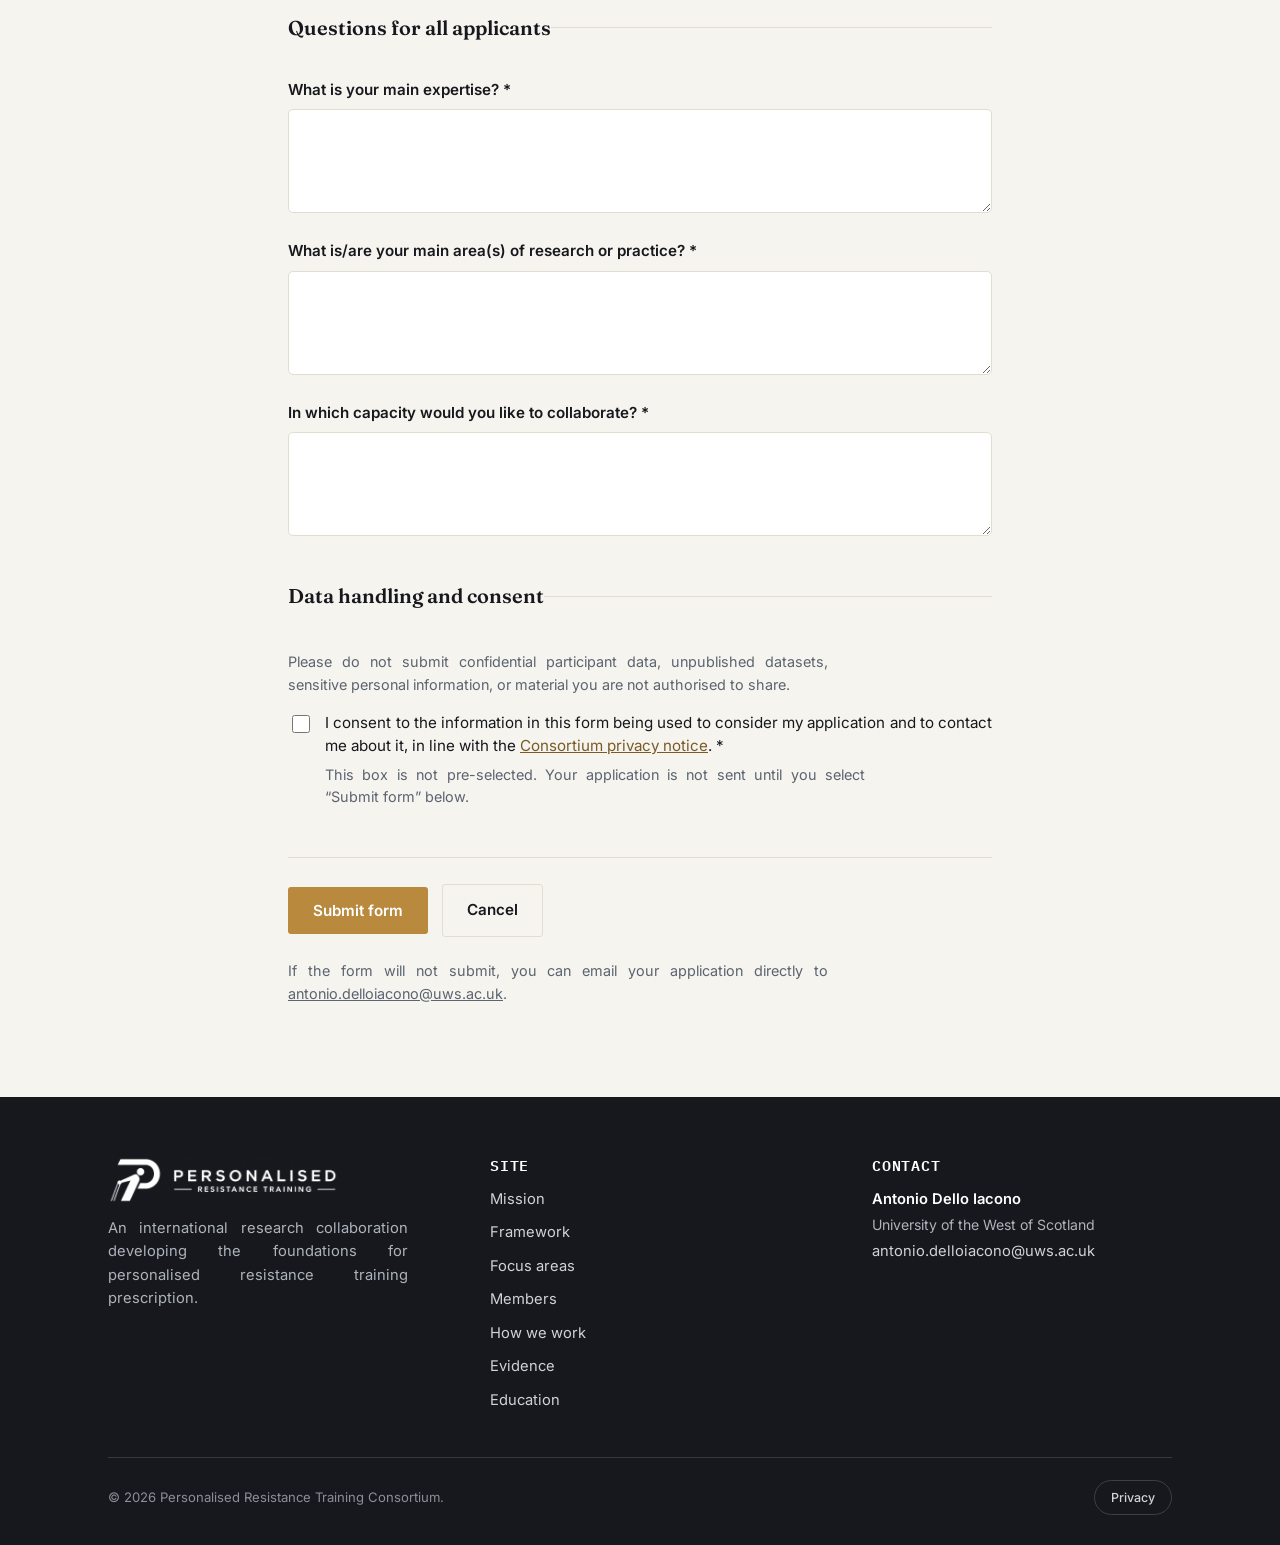
==== commit c49b24b4: "Update apply.html" ====
--- a/apply.html
+++ b/apply.html
@@ -49,11 +49,10 @@
     <div class="wrap">
       <div>
         <p class="eyebrow">Applications</p>
-        <h1>Bring a research question or a useful contribution</h1>
+        <h1>Share an idea or your interest to contribute</h1>
         <p class="lede">
-          Apply to lead a methodological project or contribute to developing work.
-          Every application is read before any invitation to join is considered.
-          Applying does not itself create membership.
+          Apply to lead or contribute to a research or applied project.
+          Applications are reviewed before any invitation to join is confirmed.
         </p>
       </div>
     </div>
@@ -87,8 +86,9 @@
         <p class="eyebrow">Application form</p>
         <h2>Apply to join the Consortium</h2>
         <p class="lede">
-          Applications help us consider methodological fit, proposed contributions,
-          and capacity across projects. Fields marked with an asterisk (*) are required.
+          Applications help us consider your profile fit, proposed contributions,
+          and capacity across projects. 
+          Fields marked with an asterisk (*) are required.
         </p>
       </div>
 
@@ -105,28 +105,6 @@
              Formspree silently discards any submission where this is filled. -->
         <input type="text" name="_gotcha" tabindex="-1" autocomplete="off" aria-hidden="true" class="hp-field">
 
-        <!-- ---- Pathway ---- -->
-        <fieldset class="form-block">
-          <legend>Choose an application pathway *</legend>
-          <p class="field-help">Project leadership is the primary route. Choose contributor if you are not yet ready to lead a project.</p>
-
-          <label class="radio-card">
-            <input type="radio" name="pathway" value="Lead a project" required>
-            <span class="radio-body">
-              <span class="radio-title">Lead a methodological project</span>
-              <span class="radio-note">You have a specific question or study you would like to lead. A short proposal abstract is requested below.</span>
-            </span>
-          </label>
-
-          <label class="radio-card">
-            <input type="radio" name="pathway" value="Contribute to projects">
-            <span class="radio-body">
-              <span class="radio-title">Contribute to developing projects</span>
-              <span class="radio-note">Describe your interests, skills, and availability to support existing work.</span>
-            </span>
-          </label>
-        </fieldset>
-
         <!-- ---- Applicant details ---- -->
         <fieldset class="form-block">
           <legend>Applicant details</legend>
@@ -149,7 +127,7 @@
               <input type="text" id="country" name="country" autocomplete="country-name">
             </p>
             <p class="field">
-              <label for="career">Current career stage</label>
+              <label for="career">Role</label>
               <input type="text" id="career" name="career_stage" list="career-list" placeholder="e.g. PhD student, postdoc, practitioner">
               <datalist id="career-list">
                 <option value="Undergraduate student"></option>
@@ -171,10 +149,10 @@
 
         <!-- ---- Proposal (leaders) ---- -->
         <fieldset class="form-block">
-          <legend>If leading a project</legend>
+          <legend>Sharing an idea</legend>
           <p class="field">
             <label for="proposal">Proposal abstract</label>
-            <span class="field-help">If you selected the leadership pathway, outline your proposed question and approach (around 250 words). Leave blank if contributing.</span>
+            <span class="field-help">If you have an idea to share, outline your proposed question and approach (around 300 words). Leave blank if your only interest is to join the Consortium</span>
             <textarea id="proposal" name="proposal_abstract" rows="6"></textarea>
           </p>
         </fieldset>
@@ -184,17 +162,16 @@
           <legend>Questions for all applicants</legend>
 
           <p class="field">
-            <label for="interests">What methodological problems in resistance training interest you most? *</label>
-            <textarea id="interests" name="methodological_interests" rows="4" required></textarea>
-          </p>
-          <p class="field">
-            <label for="contribution">How would you like to contribute over the next six months? *</label>
-            <textarea id="contribution" name="intended_contribution" rows="4" required></textarea>
-          </p>
-          <p class="field">
-            <label for="time">Approximately how much time can you commit each month?</label>
-            <span class="field-help">Give a realistic monthly estimate and note any limits or changes you anticipate.</span>
-            <input type="text" id="time" name="time_commitment" placeholder="e.g. 4–6 hours per month">
+            <label for="expertise">What is your main expertise? *</label>
+            <textarea id="expertise" name="profile_expertise" rows="4" required></textarea>
+          </p>
+          <p class="field">
+            <label for="practice">What is/are your main area(s) of research or practice? *</label>
+            <textarea id="practice" name="area_practice" rows="4" required></textarea>
+          </p>
+          <p class="field">
+            <label for="capacity">In which capacity would you like to collaborate? *</label>
+            <textarea id="capacity" name="intended_capacity" rows="4" required></textarea>
           </p>
         </fieldset>
 
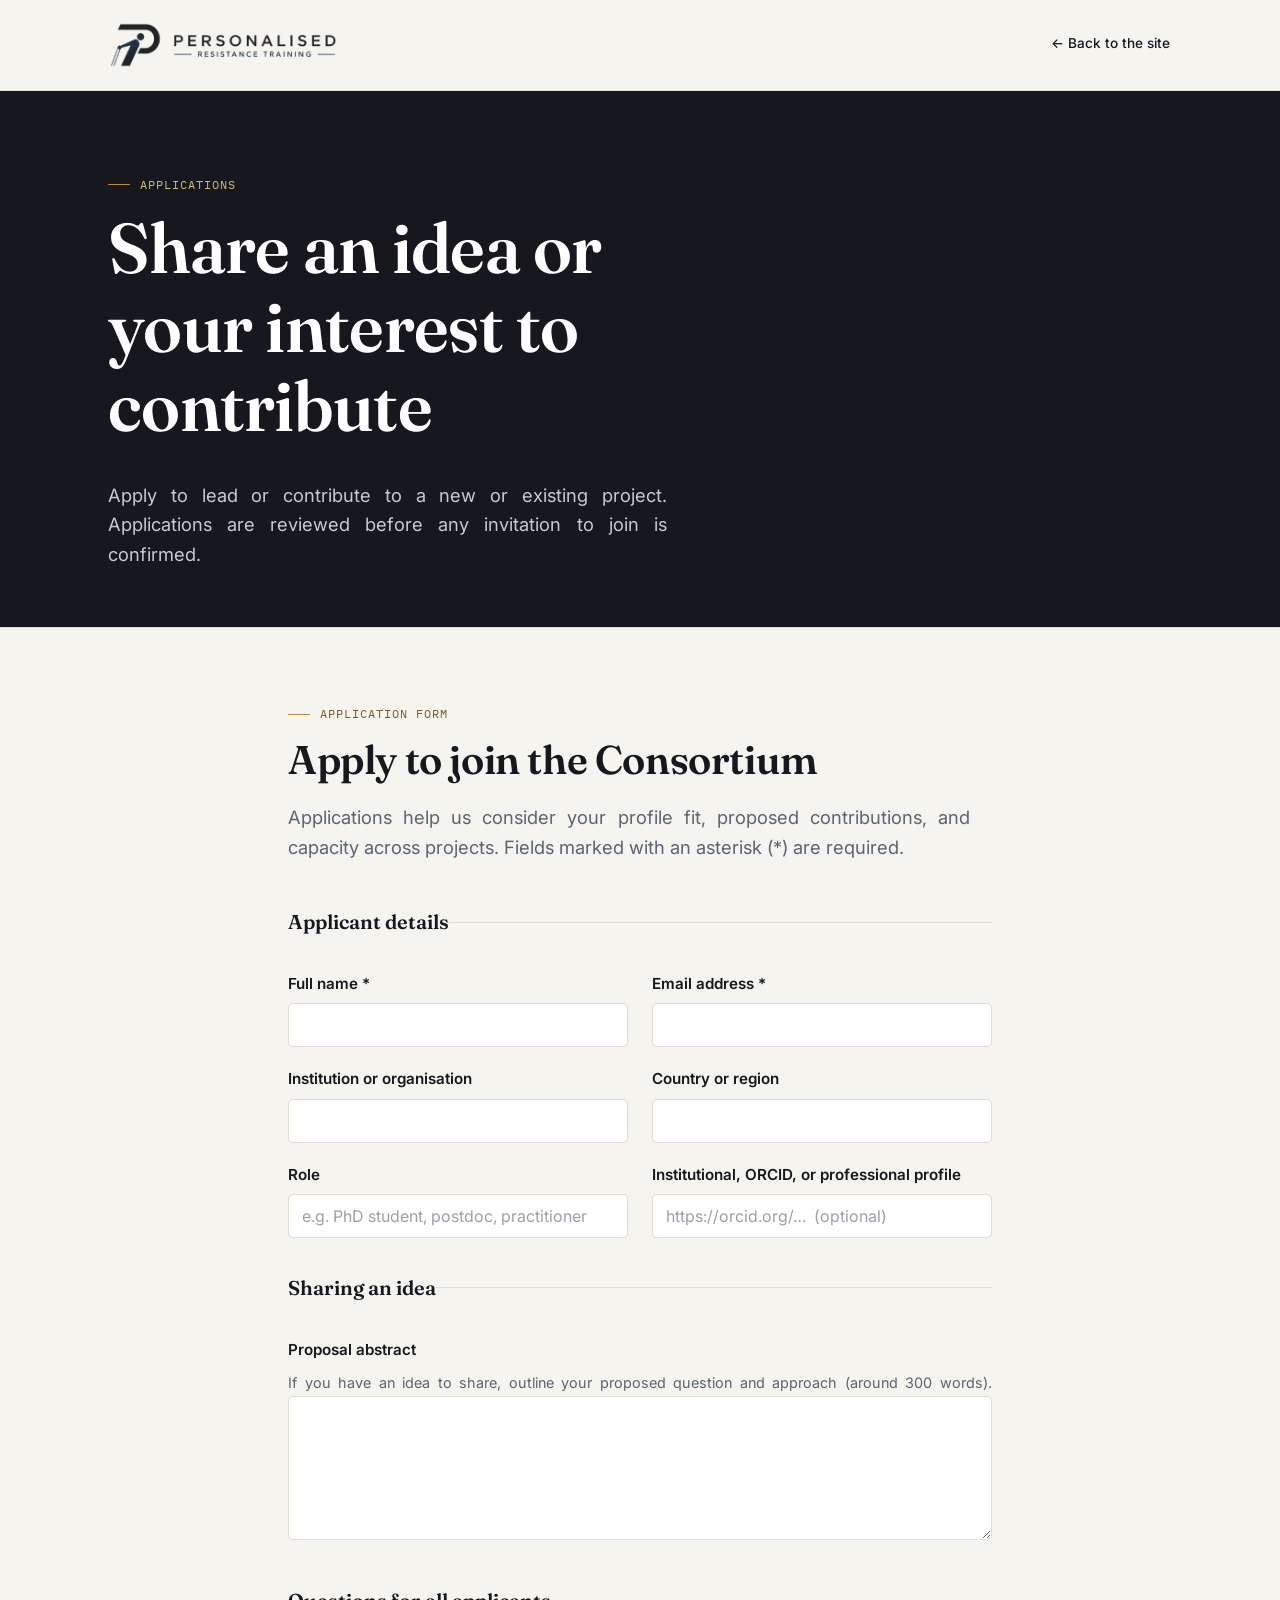
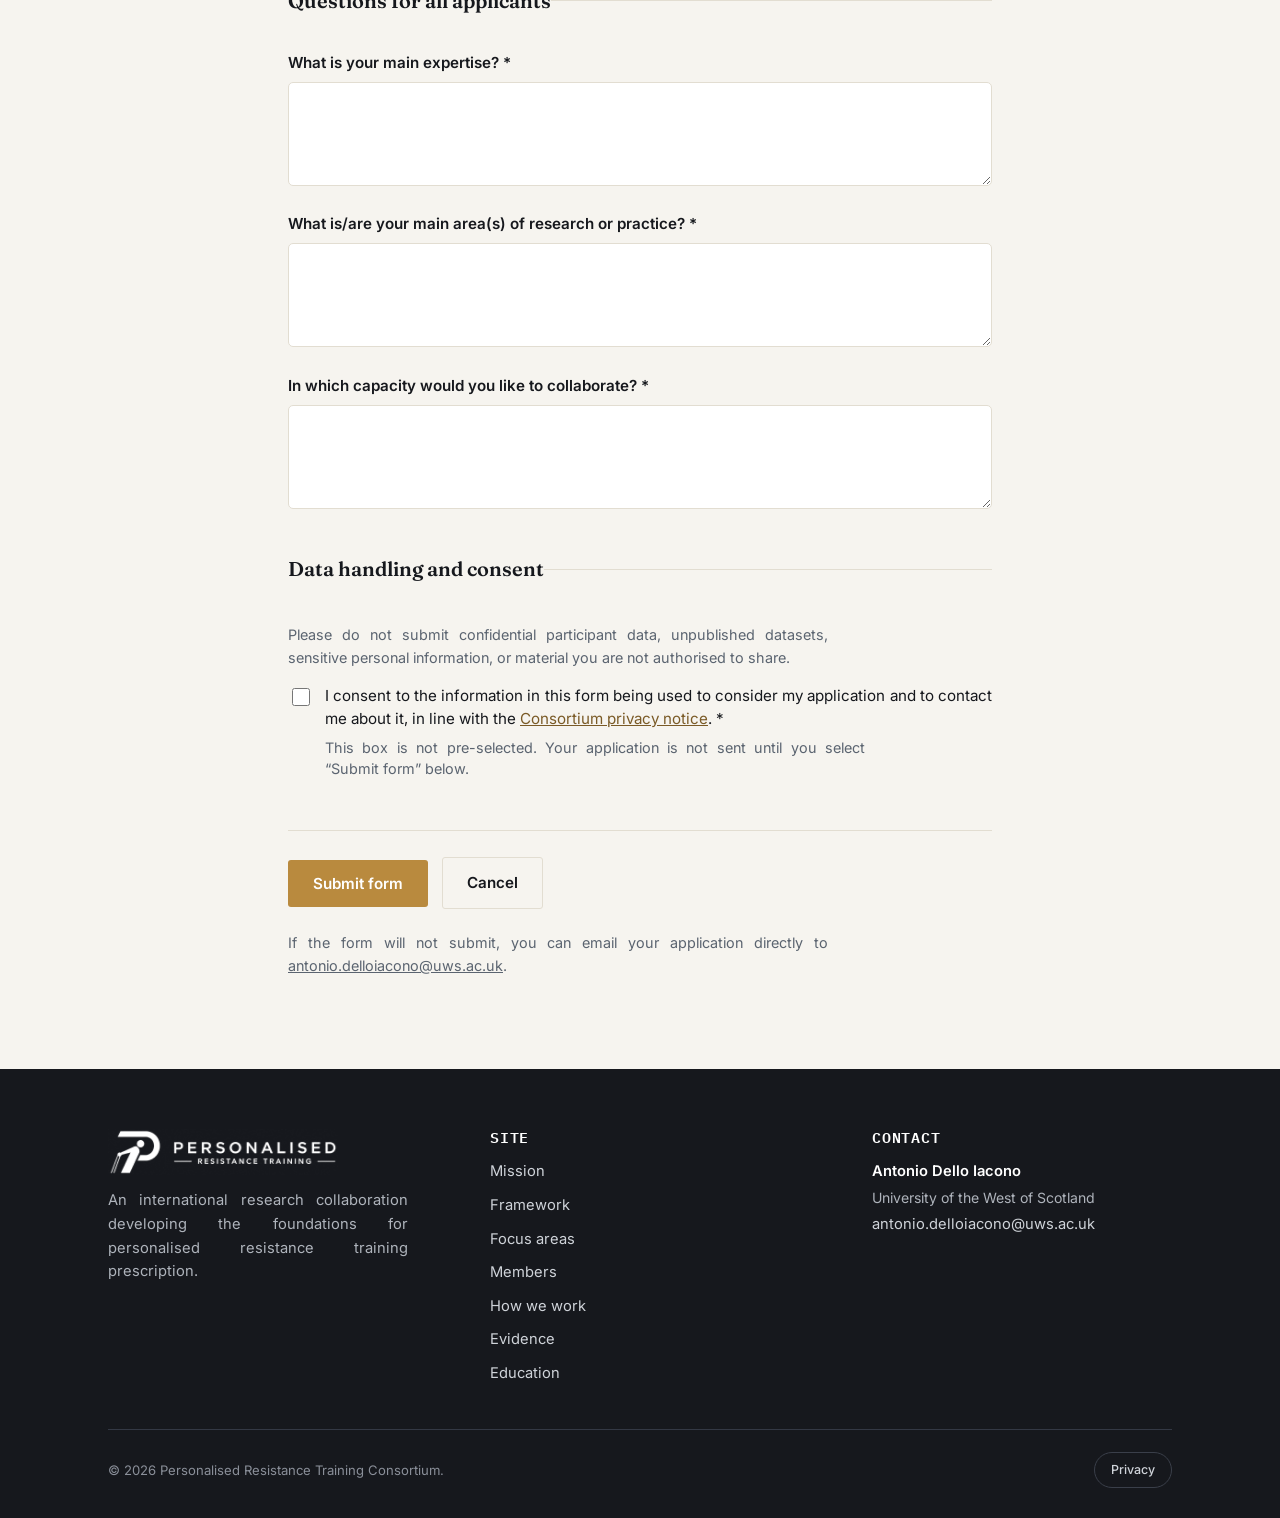
==== commit 2d464029: "Update apply.html" ====
--- a/apply.html
+++ b/apply.html
@@ -51,7 +51,7 @@
         <p class="eyebrow">Applications</p>
         <h1>Share an idea or your interest to contribute</h1>
         <p class="lede">
-          Apply to lead or contribute to a research or applied project.
+          Apply to lead or contribute to a new or existing project.
           Applications are reviewed before any invitation to join is confirmed.
         </p>
       </div>
@@ -152,7 +152,7 @@
           <legend>Sharing an idea</legend>
           <p class="field">
             <label for="proposal">Proposal abstract</label>
-            <span class="field-help">If you have an idea to share, outline your proposed question and approach (around 300 words). Leave blank if your only interest is to join the Consortium</span>
+            <span class="field-help">If you have an idea to share, outline your proposed question and approach (around 300 words). </span>
             <textarea id="proposal" name="proposal_abstract" rows="6"></textarea>
           </p>
         </fieldset>
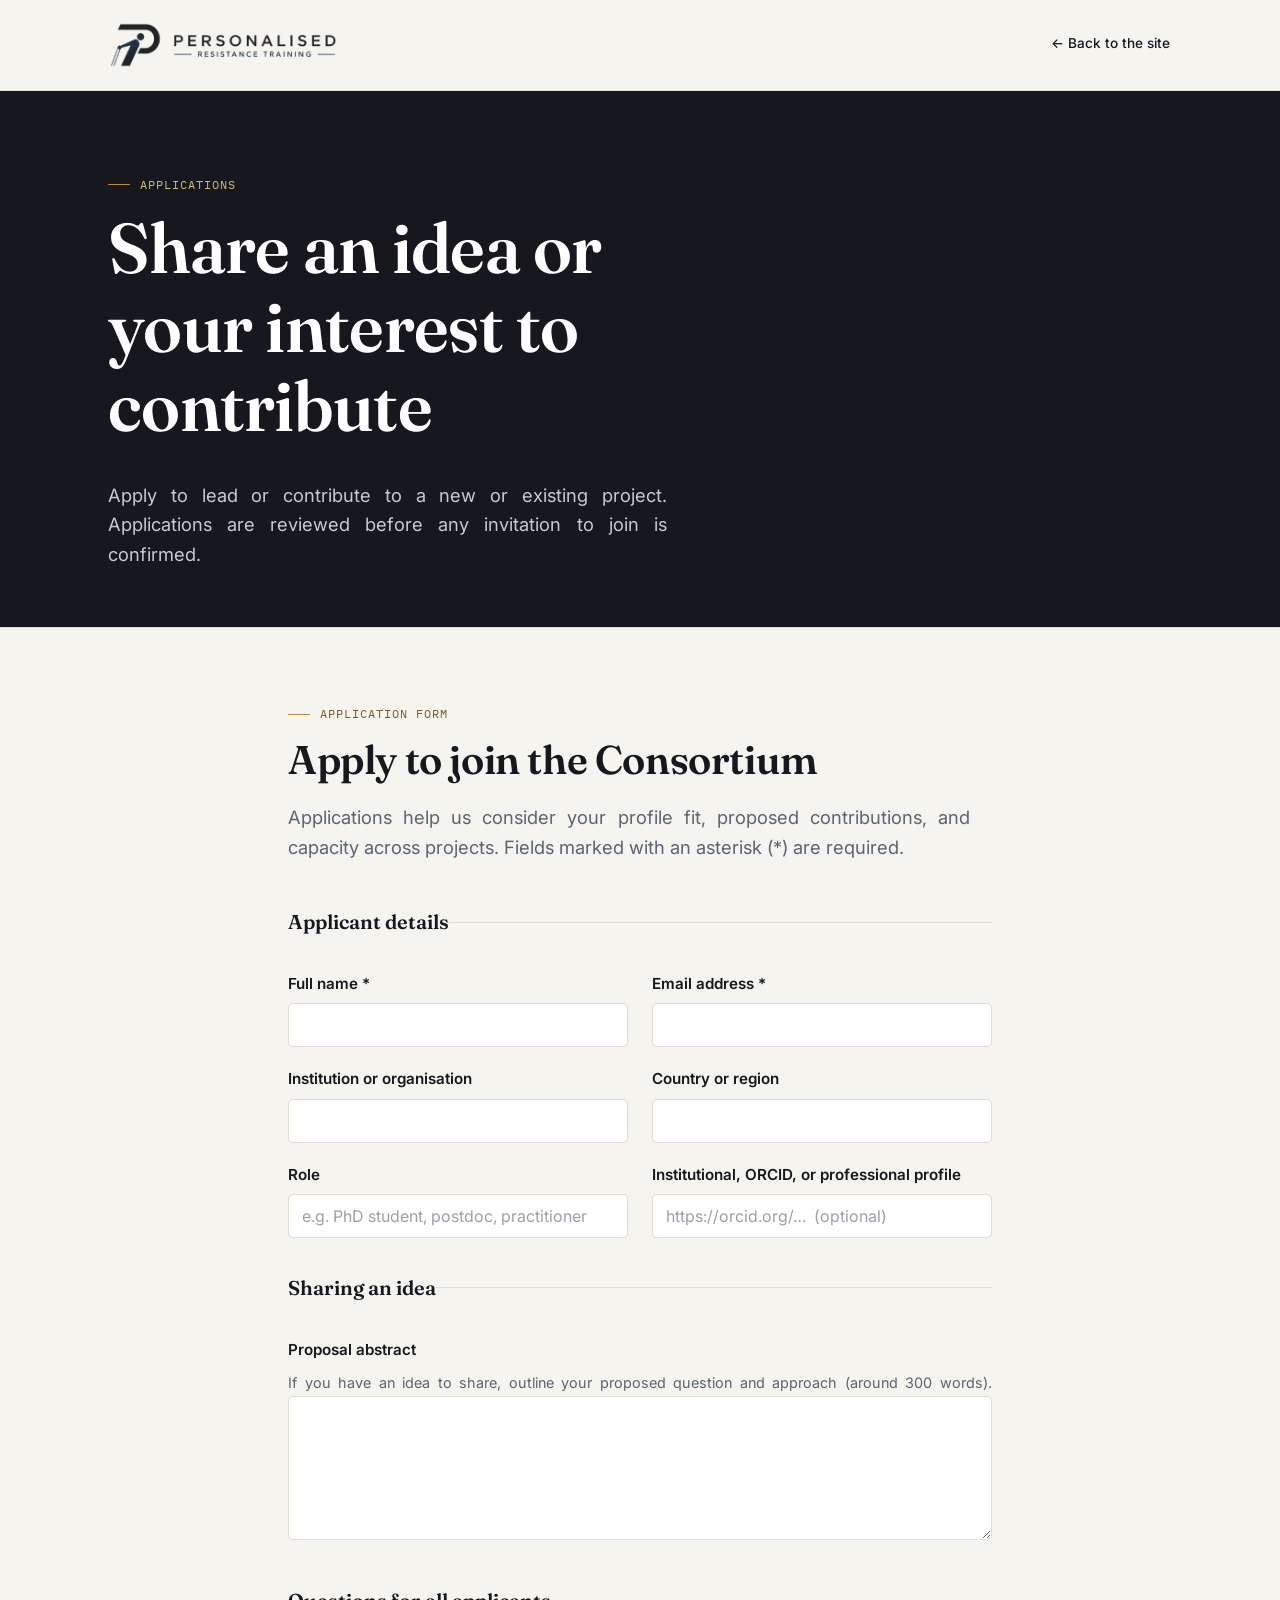
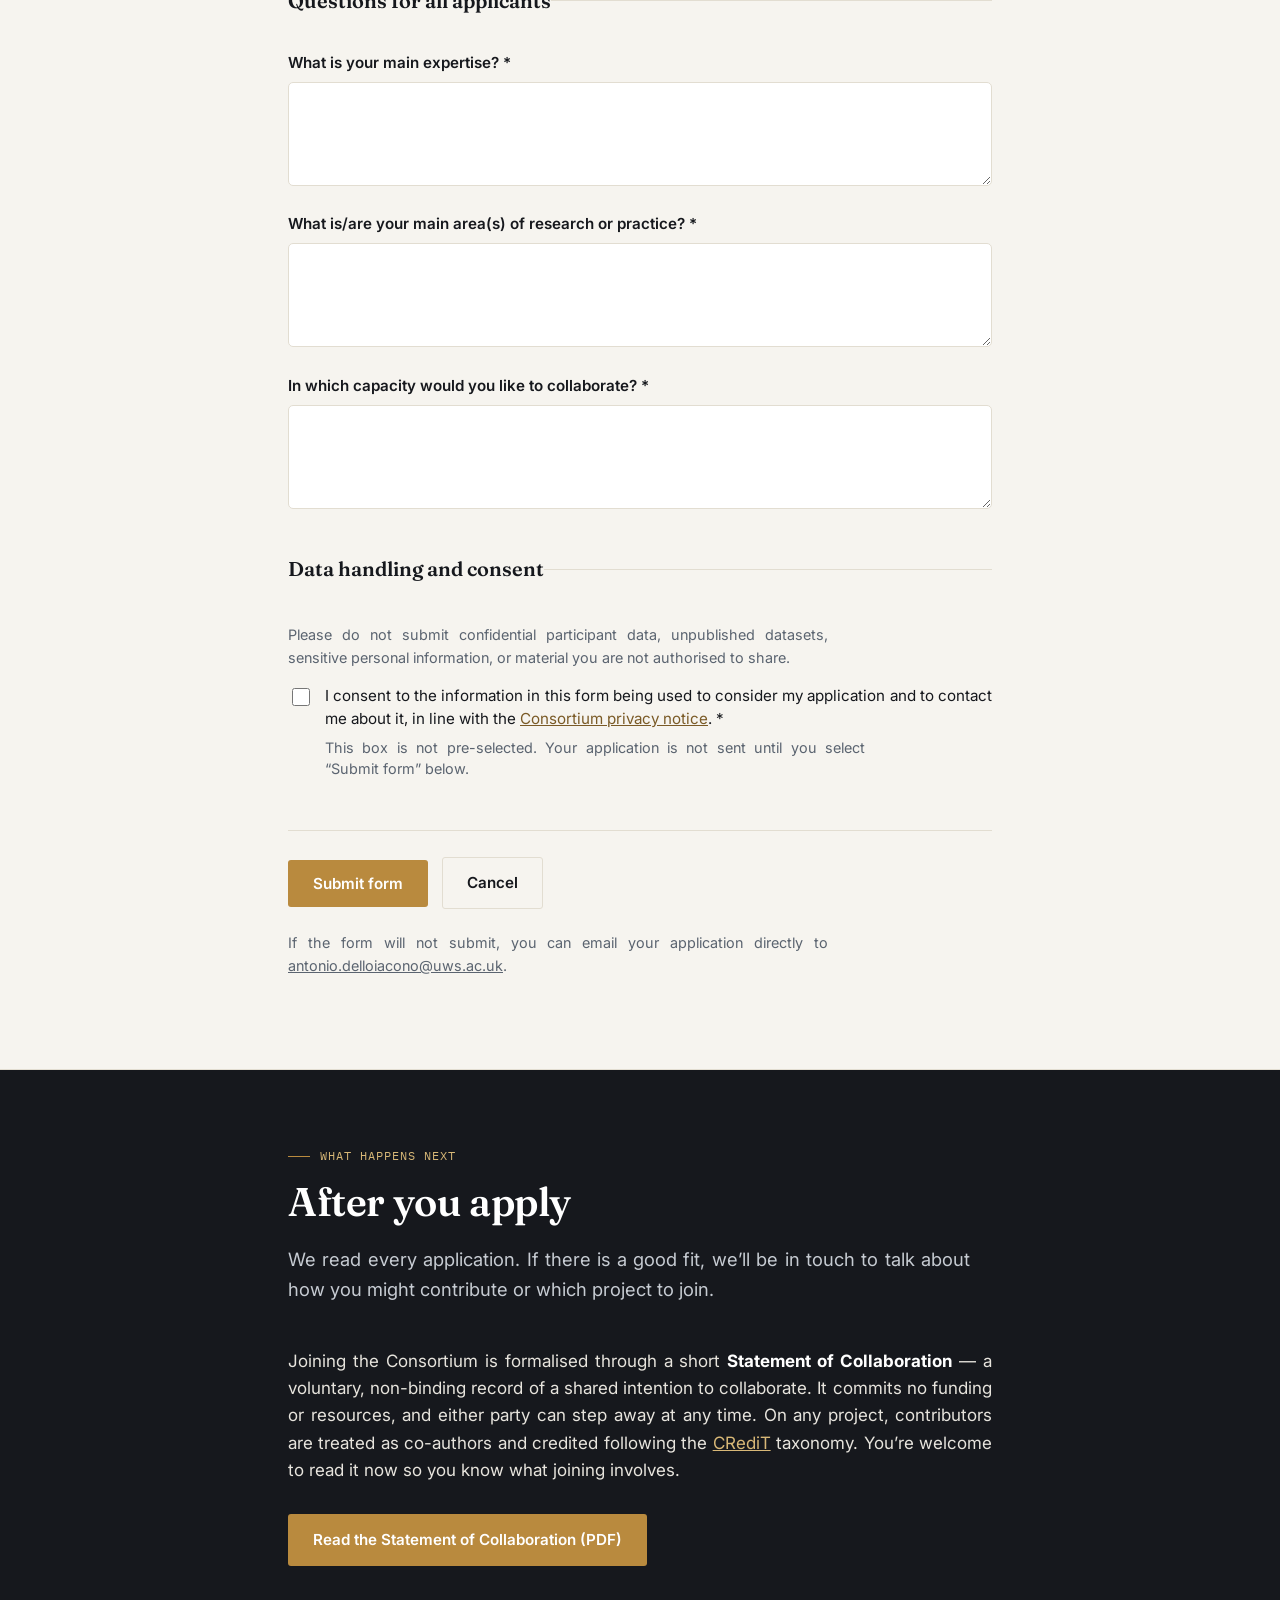
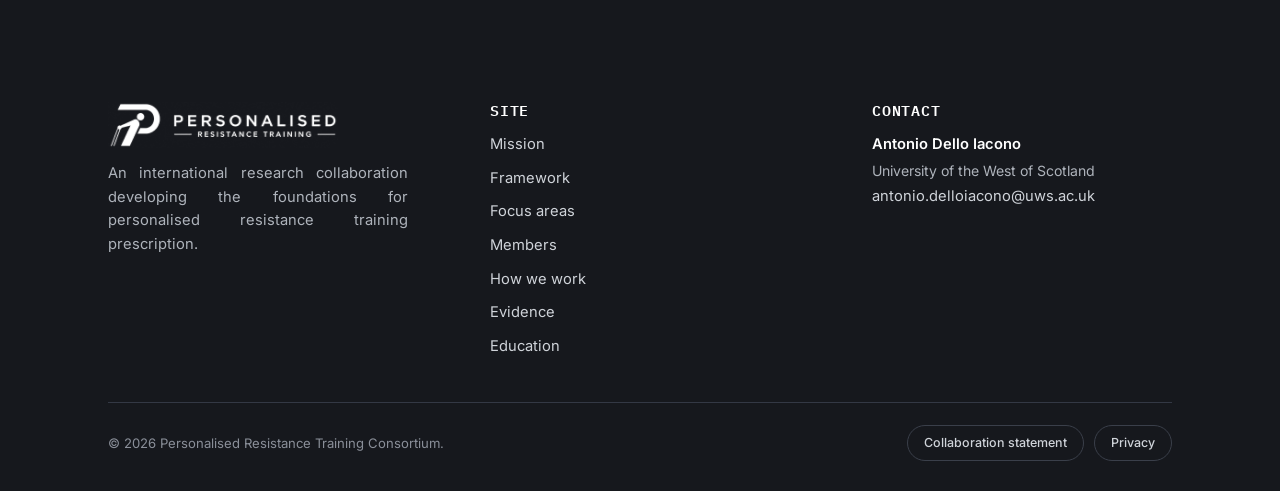
==== commit 23b877d7: "Add files via upload" ====
--- a/apply.html
+++ b/apply.html
@@ -207,6 +207,41 @@
     </div>
   </section>
 
+  <!-- ===================================================================
+       WHAT HAPPENS NEXT
+       Surfaces the (non-binding) Statement of Collaboration at the point
+       it becomes relevant — to someone who has just applied. The PDF lives
+       in the downloads/ folder. To update the document, replace that file.
+       =================================================================== -->
+  <section id="next" class="tag-dark">
+    <div class="wrap legal-wrap">
+      <div class="section-head">
+        <p class="eyebrow">What happens next</p>
+        <h2>After you apply</h2>
+        <p class="lede">
+          We read every application. If there is a good fit, we&rsquo;ll be in touch to
+          talk about how you might contribute or which project to join.
+        </p>
+      </div>
+
+      <p>
+        Joining the Consortium is formalised through a short
+        <strong>Statement of Collaboration</strong> &mdash; a voluntary, non-binding
+        record of a shared intention to collaborate. It commits no funding or resources,
+        and either party can step away at any time. On any project, contributors are
+        treated as co-authors and credited following the
+        <a href="https://credit.niso.org/" target="_blank" rel="noopener">CRediT</a>
+        taxonomy. You&rsquo;re welcome to read it now so you know what joining involves.
+      </p>
+
+      <div class="cta-row">
+        <a class="btn btn-gold" href="downloads/Statement-of-Collaboration.pdf" target="_blank" rel="noopener">
+          Read the Statement of Collaboration (PDF)
+        </a>
+      </div>
+    </div>
+  </section>
+
 </main>
 
 <!-- =====================================================================
@@ -245,7 +280,10 @@
     </div>
     <div class="foot-bottom">
       <span>&copy; 2026 Personalised Resistance Training Consortium.</span>
-      <a class="privacy-link" href="privacy.html">Privacy</a>
+      <span class="foot-legal-links">
+        <a class="privacy-link" href="downloads/Statement-of-Collaboration.pdf" target="_blank" rel="noopener">Collaboration statement</a>
+        <a class="privacy-link" href="privacy.html">Privacy</a>
+      </span>
     </div>
   </div>
 </footer>
--- a/style.css
+++ b/style.css
@@ -286,6 +286,12 @@
 .tag-dark .step h3{ color: #fff; }
 .tag-dark .step p{ color: #fff; }
 .tag-dark .step{ border-top-color: var(--gold); }
+/* Plain body text and links placed directly in a dark section (e.g. the
+   "What happens next" note on apply.html) must stay legible on dark. */
+.tag-dark > .wrap > p,
+.tag-dark .legal-wrap > p{ color: #e7e4dd; }
+.tag-dark .legal-wrap > p strong{ color: #fff; }
+.tag-dark .legal-wrap > p a{ color: #d8b877; }
 /* Cards, the paper-card, member items, and the pathway box keep their own
    white background wherever they appear, so their text intentionally
    stays dark and is NOT overridden here — it's already correctly
@@ -768,3 +774,50 @@
   padding-top: 26px;
   border-top: 1px solid var(--line);
 }
+
+/* =====================================================================
+   PRIVACY / LEGAL BODY TEXT (privacy.html)
+   ===================================================================== */
+.privacy-meta{
+  font-family: var(--font-mono);
+  font-size: 0.8rem;
+  color: var(--muted);
+  margin: -6px 0 30px;
+}
+.legal-body{ max-width: 68ch; }
+.legal-body h2{
+  font-size: 1.35rem;
+  margin: 38px 0 12px;
+  text-align: left;
+}
+.legal-body p{ margin: 0 0 14px; color: var(--ink); }
+.legal-body ul{
+  margin: 0 0 18px;
+  padding-left: 22px;
+  color: var(--ink);
+}
+.legal-body li{ margin-bottom: 9px; }
+.legal-body a{ color: var(--gold-ink); text-decoration: underline; }
+.privacy-callout{
+  background: var(--paper-2);
+  border-left: 3px solid var(--gold);
+  border-radius: 4px;
+  padding: 16px 18px;
+  font-size: 0.95rem;
+  color: var(--muted) !important;
+}
+.privacy-address{
+  background: var(--paper-2);
+  border: 1px solid var(--line);
+  border-radius: 6px;
+  padding: 16px 18px;
+  font-size: 0.95rem;
+}
+
+/* Footer legal links (Collaboration statement + Privacy) sit together */
+.foot-legal-links{
+  display: inline-flex;
+  gap: 10px;
+  flex-wrap: wrap;
+  align-items: center;
+}
